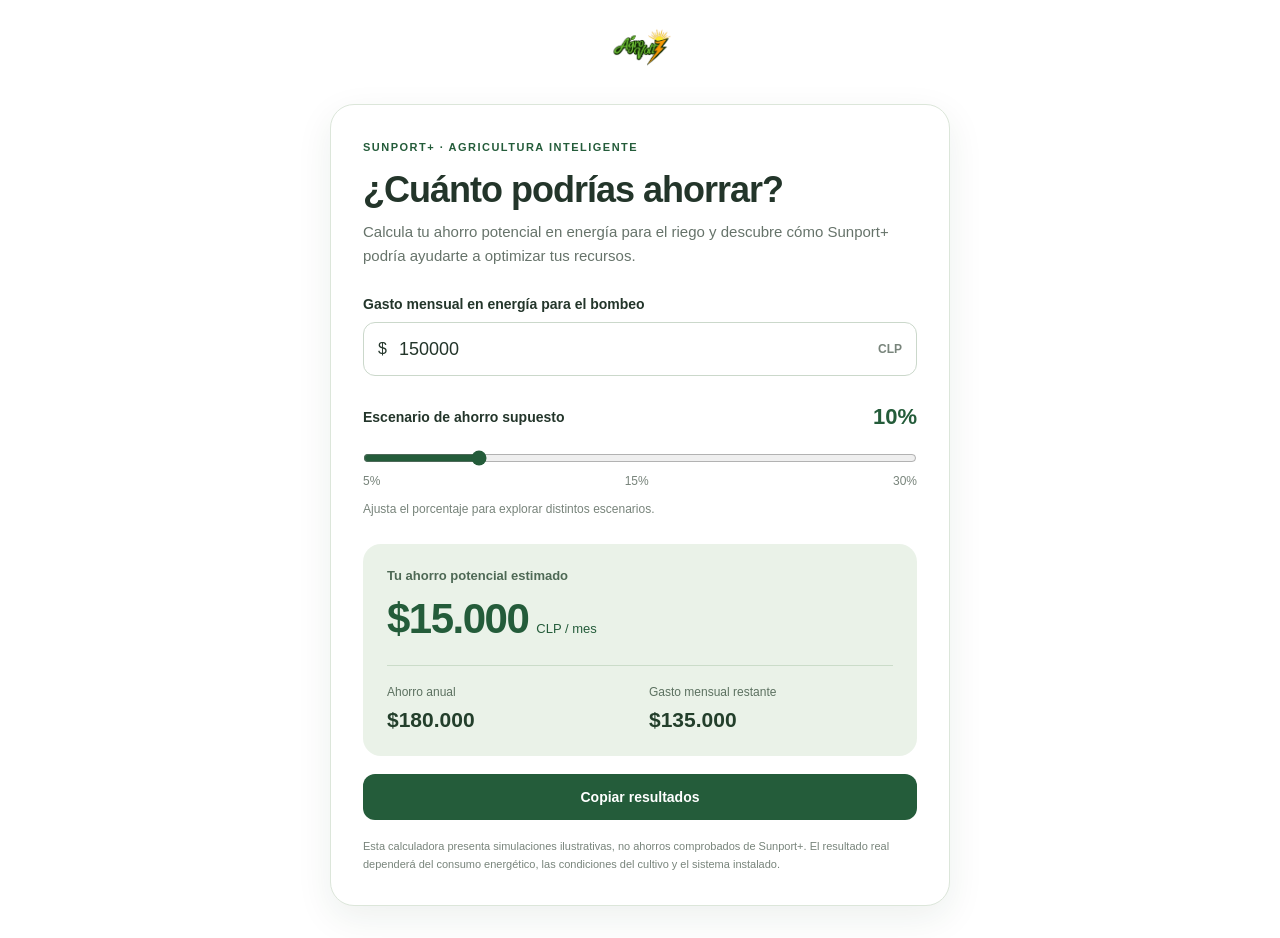
==== calcu.html @ 82346af4 "Actualiza pagina de AgroVolt2" ====
<!DOCTYPE html>
<html lang="es">
<head>
<meta charset="UTF-8">
<meta name="viewport" content="width=device-width, initial-scale=1">
<title>Calculadora de ahorro | AgroVoltz</title>
</head>
<body>

<!-- Logo para volver al inicio -->
<a class="volver-inicio" href="./index.html" aria-label="AgroVoltz, volver al inicio">
  <img src="./assets/img/logo.png" alt="AgroVoltz">
</a>
<style>
  .volver-inicio {
    display: block;
    width: fit-content;
    max-width: 620px;
    margin: 24px auto 0;
  }
  .volver-inicio img {
    display: block;
    height: 48px;
    width: auto;
    max-width: 200px;
    object-fit: contain;
  }
  .volver-inicio:focus-visible {
    outline: 3px solid #a5c9a8;
    outline-offset: 3px;
    border-radius: 6px;
  }
</style>

<section class="sunport-calculator">
  <div class="sunport-header">
    <span class="sunport-tag">SUNPORT+ · AGRICULTURA INTELIGENTE</span>
    <h2>¿Cuánto podrías ahorrar?</h2>
    <p>
      Calcula tu ahorro potencial en energía para el riego
      y descubre cómo Sunport+ podría ayudarte a optimizar tus recursos.
    </p>
  </div>

  <div class="sunport-form">
    <label for="sunport-expense">
      Gasto mensual en energía para el bombeo
    </label>
    <div class="sunport-input-wrap">
      <span>$</span>
      <input
        id="sunport-expense"
        type="number"
        min="0"
        step="1000"
        value="150000"
        placeholder="150000"
      />
      <span class="sunport-currency">CLP</span>
    </div>

    <div class="sunport-slider-heading">
      <label for="sunport-rate">Escenario de ahorro supuesto</label>
      <strong id="sunport-rate-label">10%</strong>
    </div>

    <input
      id="sunport-rate"
      type="range"
      min="5"
      max="30"
      step="5"
      value="10"
    />

    <div class="sunport-range-labels">
      <span>5%</span>
      <span>15%</span>
      <span>30%</span>
    </div>
    <p class="sunport-hint">
      Ajusta el porcentaje para explorar distintos escenarios.
    </p>
  </div>

  <div class="sunport-results" aria-live="polite">
    <p class="sunport-result-label">Tu ahorro potencial estimado</p>
    <div class="sunport-main-result">
      <span id="sunport-monthly">$15.000</span>
      <small>CLP / mes</small>
    </div>

    <div class="sunport-result-grid">
      <div>
        <p>Ahorro anual</p>
        <strong id="sunport-yearly">$180.000</strong>
      </div>
      <div>
        <p>Gasto mensual restante</p>
        <strong id="sunport-remaining">$135.000</strong>
      </div>
    </div>
  </div>

  <button type="button" id="sunport-copy" class="sunport-button">
    Copiar resultados
  </button>

  <p class="sunport-disclaimer">
    Esta calculadora presenta simulaciones ilustrativas, no ahorros
    comprobados de Sunport+. El resultado real dependerá del consumo
    energético, las condiciones del cultivo y el sistema instalado.
  </p>
</section>

<style>
  .sunport-calculator {
    --sun-green: #245c3a;
    --sun-light: #eaf2e8;
    --sun-text: #23352a;
    max-width: 620px;
    margin: 32px auto;
    padding: 32px;
    border: 1px solid #dce6da;
    border-radius: 24px;
    background: #fff;
    color: var(--sun-text);
    font-family: Arial, Helvetica, sans-serif;
    box-sizing: border-box;
    box-shadow: 0 12px 36px rgba(28, 65, 40, 0.08);
  }

  .sunport-calculator * {
    box-sizing: border-box;
  }

  .sunport-tag {
    color: var(--sun-green);
    font-size: 11px;
    font-weight: 700;
    letter-spacing: 1.5px;
  }

  .sunport-header h2 {
    margin: 14px 0 10px;
    font-size: clamp(27px, 5vw, 36px);
    line-height: 1.15;
    letter-spacing: -1px;
  }

  .sunport-header p {
    margin: 0;
    color: #66736a;
    line-height: 1.6;
    font-size: 15px;
  }

  .sunport-form {
    margin-top: 28px;
  }

  .sunport-form label {
    display: block;
    font-size: 14px;
    font-weight: 700;
    margin-bottom: 10px;
  }

  .sunport-input-wrap {
    display: flex;
    align-items: center;
    gap: 10px;
    border: 1px solid #cbd8cb;
    border-radius: 12px;
    padding: 0 14px;
    height: 54px;
  }

  .sunport-input-wrap input {
    min-width: 0;
    width: 100%;
    height: 100%;
    border: 0;
    outline: none;
    background: transparent;
    color: var(--sun-text);
    font: inherit;
    font-size: 18px;
  }

  .sunport-currency {
    color: #78847b;
    font-size: 12px;
    font-weight: 700;
  }

  .sunport-slider-heading {
    display: flex;
    align-items: center;
    justify-content: space-between;
    gap: 12px;
    margin-top: 28px;
  }

  .sunport-slider-heading label {
    margin: 0;
  }

  .sunport-slider-heading strong {
    color: var(--sun-green);
    font-size: 22px;
  }

  #sunport-rate {
    display: block;
    width: 100%;
    margin: 20px 0 8px;
    accent-color: var(--sun-green);
    cursor: pointer;
  }

  .sunport-range-labels {
    display: flex;
    justify-content: space-between;
    color: #78847b;
    font-size: 12px;
  }

  .sunport-hint {
    margin: 12px 0 0;
    font-size: 12px;
    color: #78847b;
    line-height: 1.5;
  }

  .sunport-results {
    margin-top: 26px;
    padding: 24px;
    border-radius: 18px;
    background: var(--sun-light);
  }

  .sunport-result-label {
    margin: 0 0 12px;
    color: #4e6955;
    font-size: 13px;
    font-weight: 700;
  }

  .sunport-main-result {
    display: flex;
    align-items: baseline;
    flex-wrap: wrap;
    gap: 8px;
    color: var(--sun-green);
  }

  .sunport-main-result span {
    font-size: clamp(30px, 6vw, 42px);
    font-weight: 800;
    letter-spacing: -1.5px;
    overflow-wrap: anywhere;
  }

  .sunport-main-result small {
    font-size: 13px;
  }

  .sunport-result-grid {
    display: grid;
    grid-template-columns: 1fr 1fr;
    gap: 18px;
    border-top: 1px solid #cbdcc9;
    margin-top: 22px;
    padding-top: 18px;
  }

  .sunport-result-grid p {
    margin: 0 0 7px;
    color: #5c7160;
    font-size: 12px;
    line-height: 1.4;
  }

  .sunport-result-grid strong {
    display: block;
    font-size: clamp(16px, 3vw, 21px);
    overflow-wrap: anywhere;
    color: #233f2b;
  }

  .sunport-button {
    width: 100%;
    margin-top: 18px;
    padding: 15px 20px;
    border: 0;
    border-radius: 12px;
    background: var(--sun-green);
    color: white;
    font-size: 14px;
    font-weight: 700;
    cursor: pointer;
    transition: background 0.2s, transform 0.2s;
  }

  .sunport-button:hover {
    background: #19472b;
    transform: translateY(-1px);
  }

  .sunport-button:focus-visible,
  .sunport-input-wrap:focus-within {
    outline: 3px solid #a5c9a8;
    outline-offset: 3px;
  }

  .sunport-disclaimer {
    margin: 18px 0 0;
    color: #78847b;
    font-size: 11px;
    line-height: 1.6;
  }

  @media (max-width: 480px) {
    .sunport-calculator {
      padding: 22px;
      border-radius: 18px;
    }

    .sunport-results {
      padding: 18px;
    }

    .sunport-result-grid {
      gap: 12px;
    }
  }
</style>

<script>
  (() => {
    const expenseInput = document.getElementById("sunport-expense");
    const rateInput = document.getElementById("sunport-rate");
    const rateLabel = document.getElementById("sunport-rate-label");
    const monthlyOutput = document.getElementById("sunport-monthly");
    const yearlyOutput = document.getElementById("sunport-yearly");
    const remainingOutput = document.getElementById("sunport-remaining");
    const copyButton = document.getElementById("sunport-copy");

    if (!expenseInput || !rateInput || !copyButton) return;

    const money = value =>
      "$" + Math.round(value).toLocaleString("es-CL");

    function updateCalculator() {
      const expense = Math.max(0, Number(expenseInput.value) || 0);
      const rate = Number(rateInput.value);
      const monthlySaving = expense * rate / 100;

      rateLabel.textContent = rate + "%";
      monthlyOutput.textContent = money(monthlySaving);
      yearlyOutput.textContent = money(monthlySaving * 12);
      remainingOutput.textContent = money(expense - monthlySaving);
    }

    expenseInput.addEventListener("input", updateCalculator);
    rateInput.addEventListener("input", updateCalculator);

    copyButton.addEventListener("click", async () => {
      const expense = Math.max(0, Number(expenseInput.value) || 0);
      const rate = Number(rateInput.value);
      const saving = expense * rate / 100;

      const report = [
        "Sunport+ — Simulación de ahorro",
        "Gasto mensual actual: " + money(expense) + " CLP",
        "Escenario supuesto: " + rate + "%",
        "Ahorro mensual estimado: " + money(saving) + " CLP",
        "Ahorro anual estimado: " + money(saving * 12) + " CLP",
        "Nota: simulación ilustrativa, no resultado medido."
      ].join("\n");

      try {
        await navigator.clipboard.writeText(report);
        copyButton.textContent = "¡Resultados copiados!";
      } catch (error) {
        copyButton.textContent =
          "No se pudo copiar; selecciona los resultados manualmente";
      }

      setTimeout(() => {
        copyButton.textContent = "Copiar resultados";
      }, 2500);
    });

    updateCalculator();
  })();
</script>
</body>
</html>
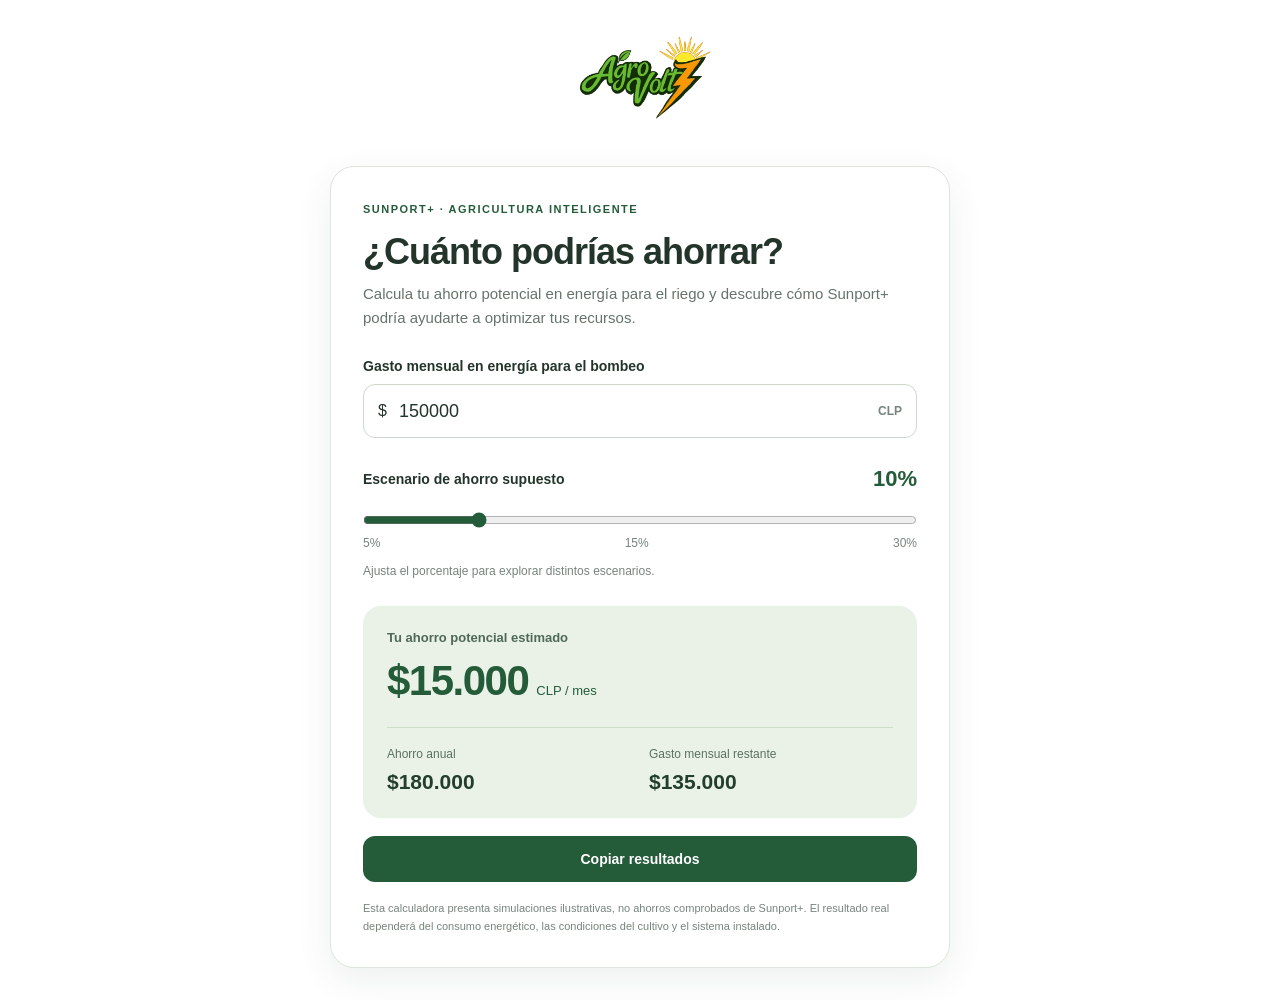
==== commit 6ca65368: "Actualiza pagina de AgroVolt3" ====
--- a/calcu.html
+++ b/calcu.html
@@ -8,7 +8,8 @@
 <body>
 
 <!-- Logo para volver al inicio -->
-<a class="volver-inicio" href="./index.html" aria-label="AgroVoltz, volver al inicio">
+<a class="volver-inicio" href="./index.html" aria-label="Volver atrás"
+   onclick="if (history.length > 1) { history.back(); return false; }">
   <img src="./assets/img/logo.png" alt="AgroVoltz">
 </a>
 <style>
@@ -20,9 +21,9 @@
   }
   .volver-inicio img {
     display: block;
-    height: 48px;
+    height: 110px;
     width: auto;
-    max-width: 200px;
+    max-width: 700px;
     object-fit: contain;
   }
   .volver-inicio:focus-visible {
